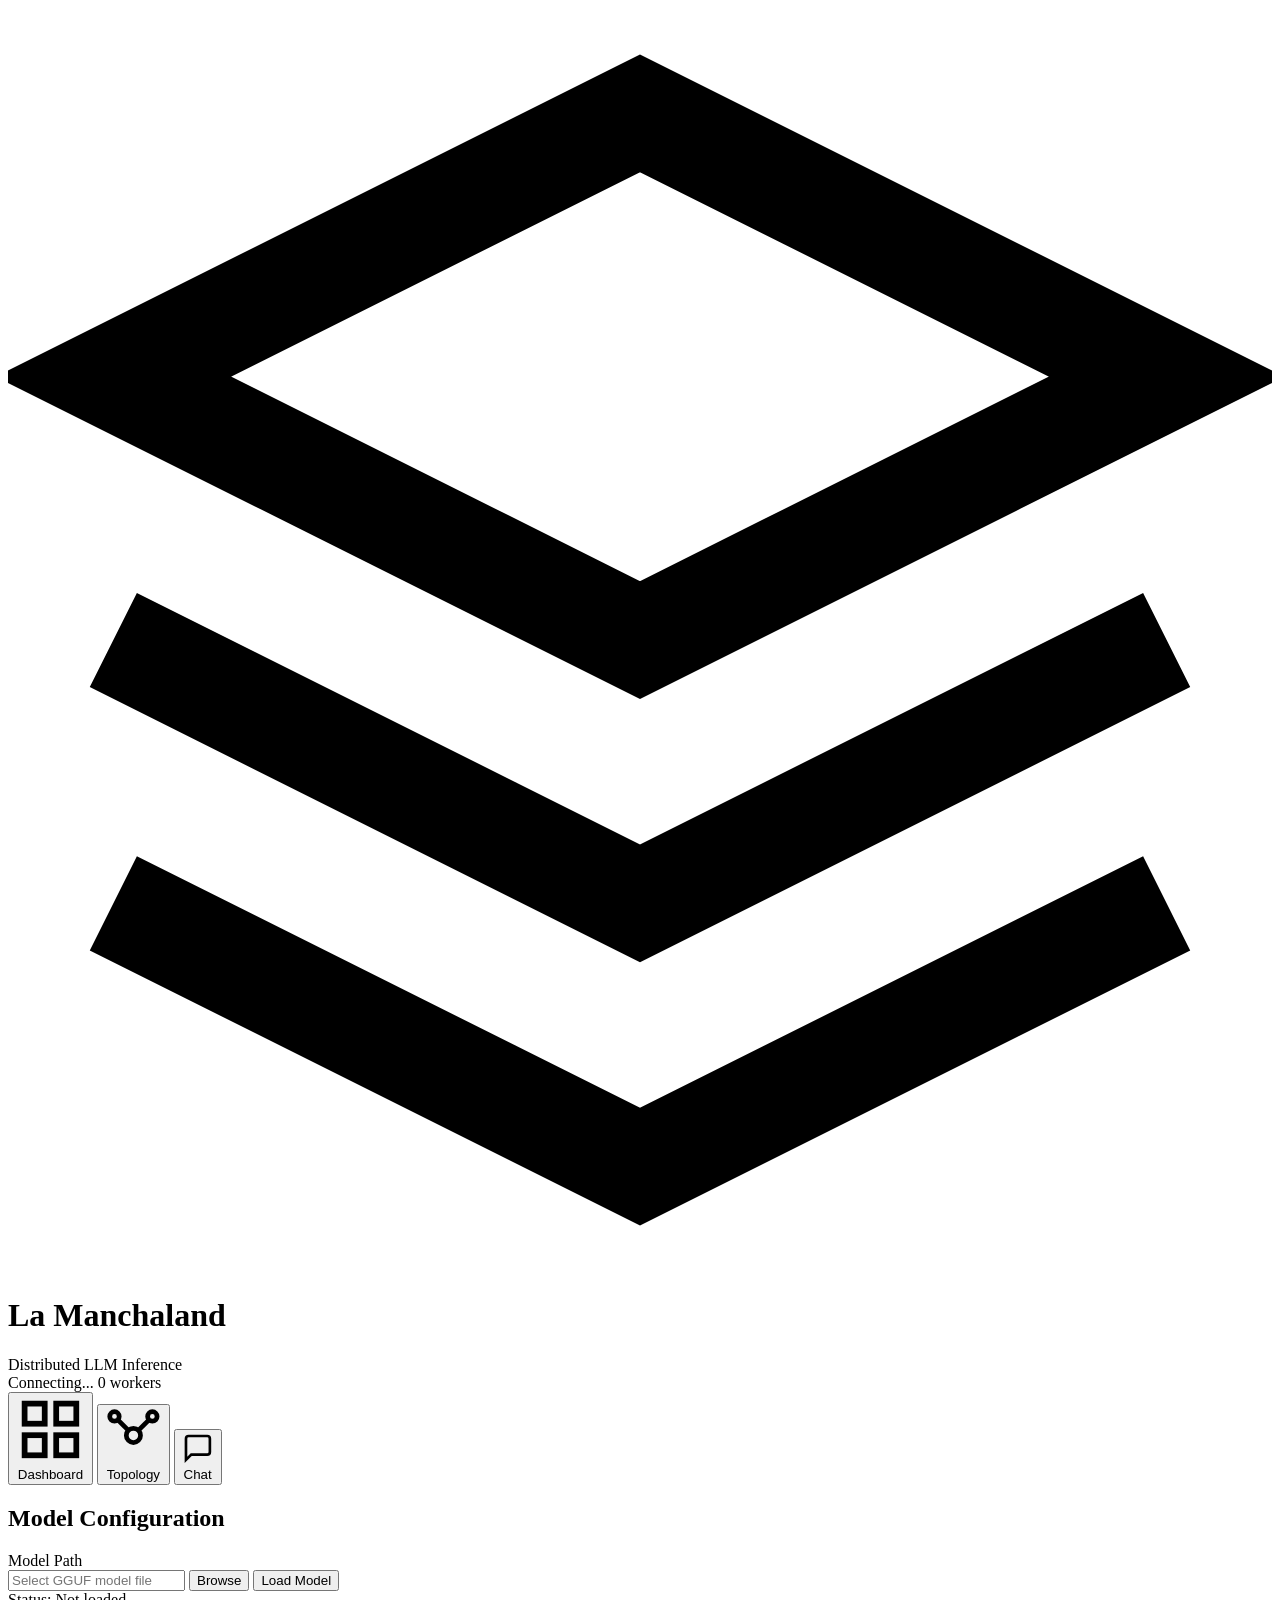
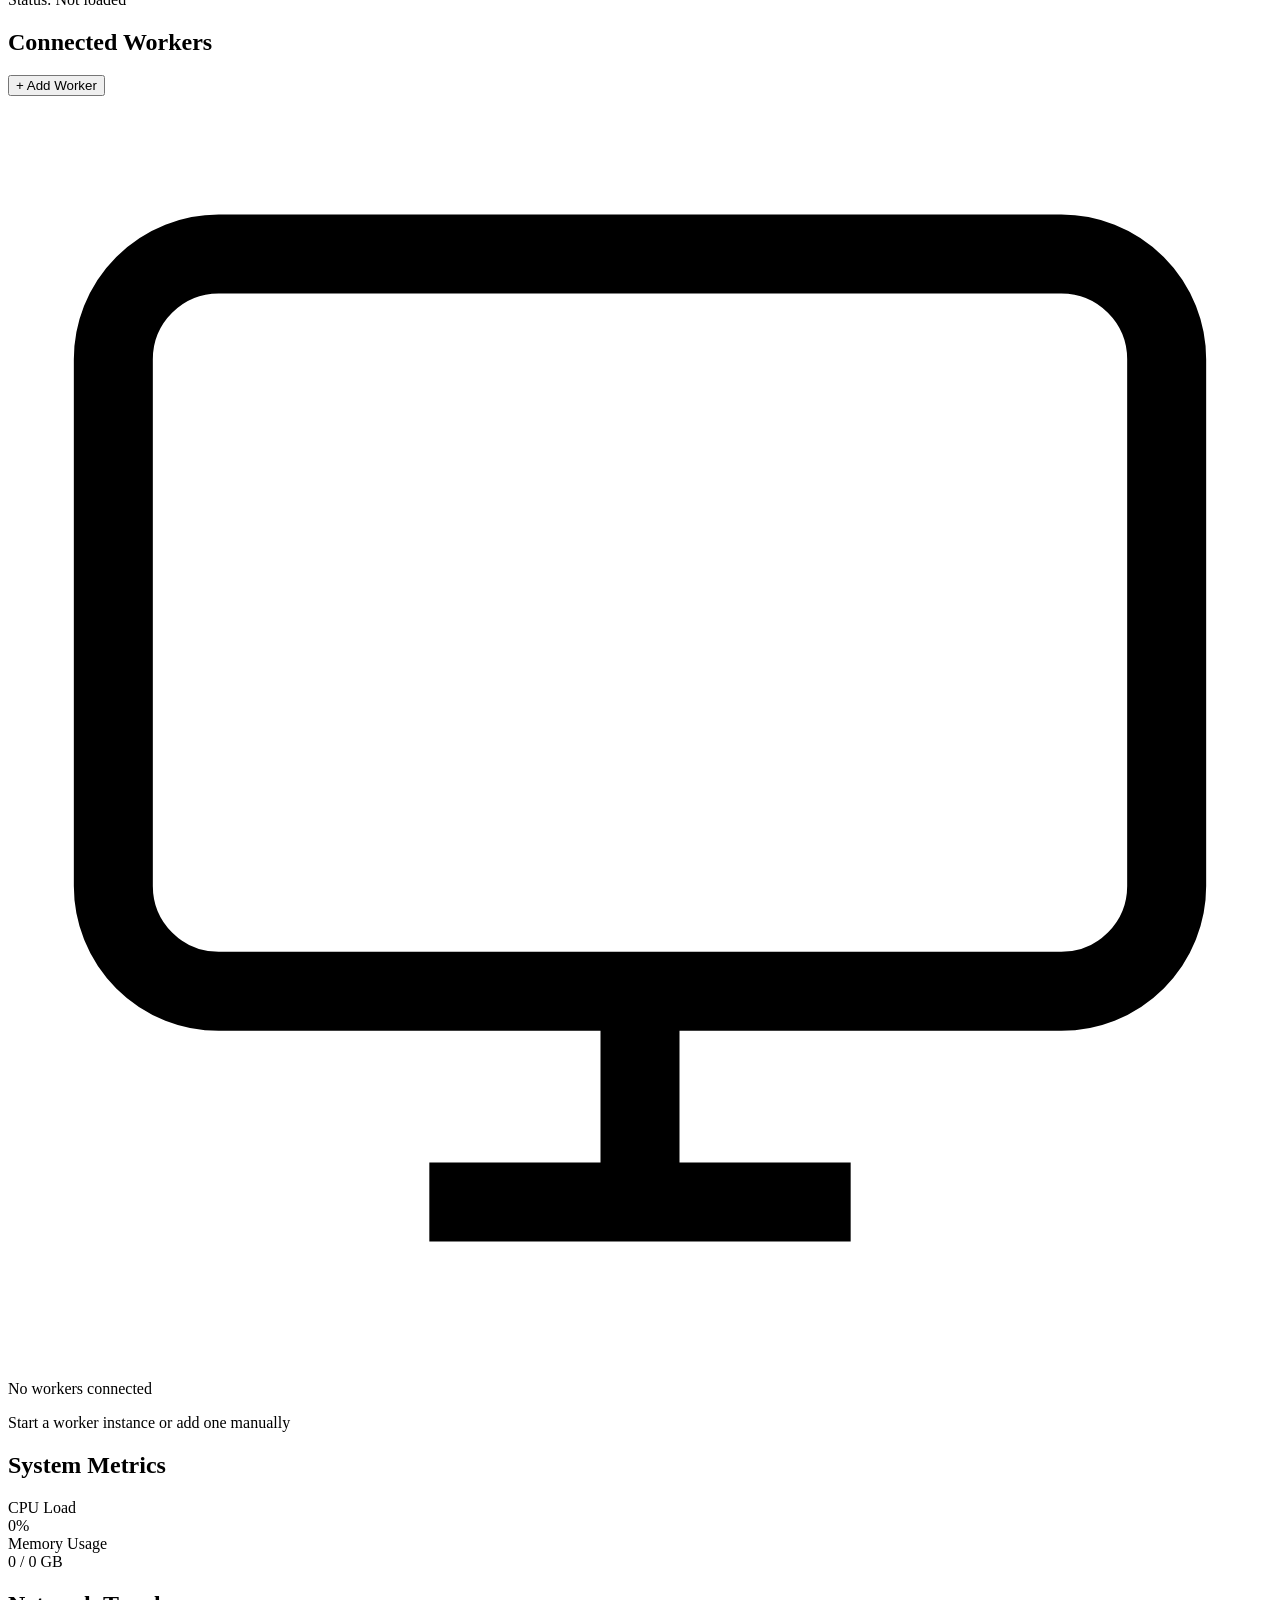
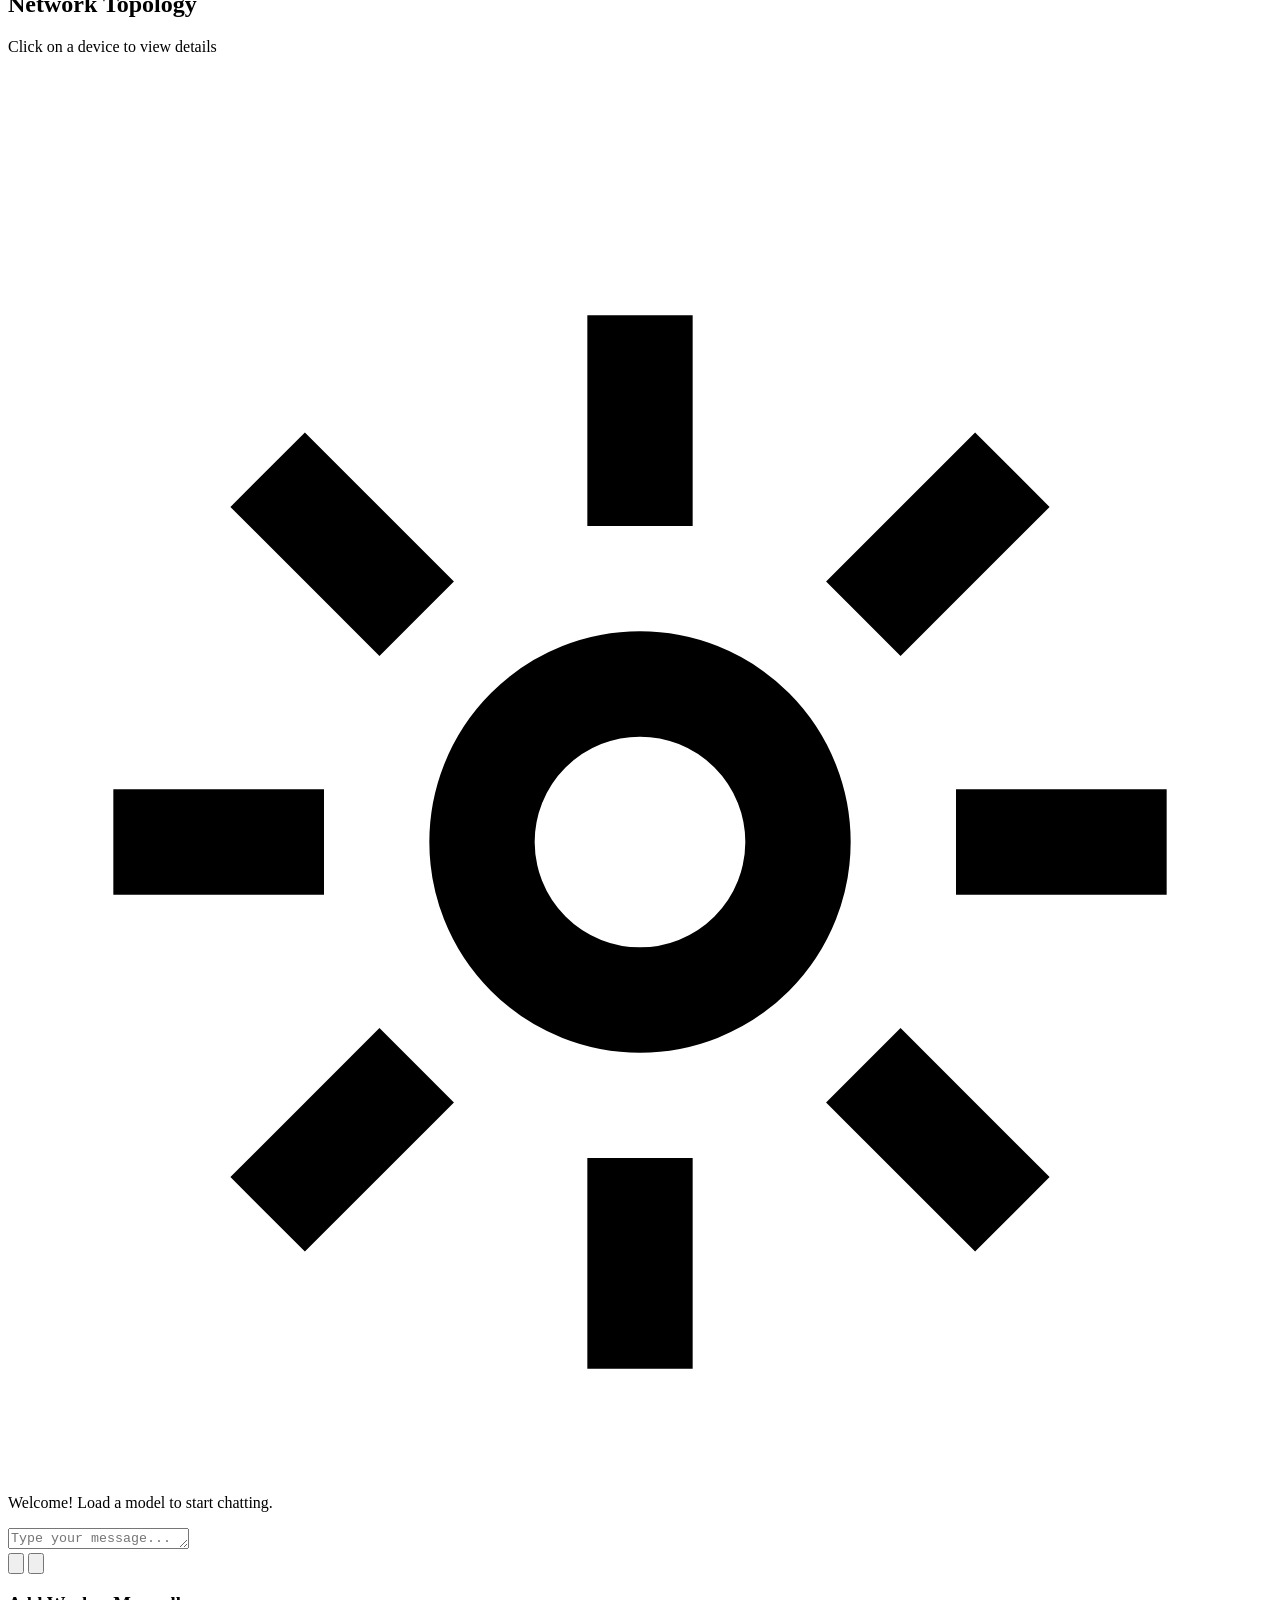
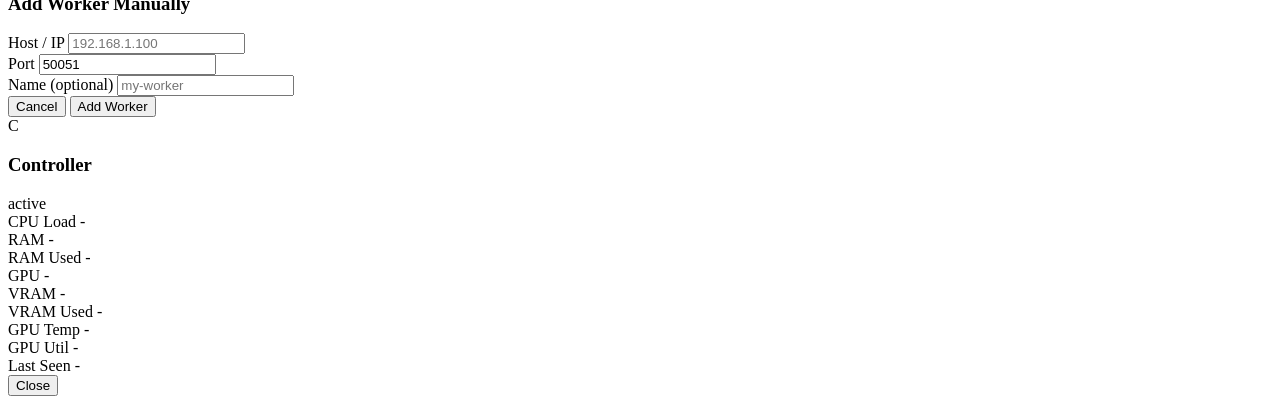
==== webfs/web/ui/index.html @ c3111f47 "feat: add tabs, topology device details, chat with multimodal support" ====
<!DOCTYPE html>
<html lang="en">
<head>
    <meta charset="UTF-8">
    <meta name="viewport" content="width=device-width, initial-scale=1.0">
    <title>La Manchaland - Distributed LLM Inference</title>
    <link rel="stylesheet" href="/css/style.css">
    <link href="https://fonts.googleapis.com/css2?family=Inter:wght@300;400;500;600;700&display=swap" rel="stylesheet">
</head>
<body>
    <div class="app-container">
        <header class="app-header">
            <div class="logo">
                <svg viewBox="0 0 24 24" fill="none" stroke="currentColor" stroke-width="2">
                    <path d="M12 2L2 7l10 5 10-5-10-5z"/>
                    <path d="M2 17l10 5 10-5"/>
                    <path d="M2 12l10 5 10-5"/>
                </svg>
                <h1>La Manchaland</h1>
                <span class="subtitle">Distributed LLM Inference</span>
            </div>
            <div class="header-status">
                <span id="connection-status" class="status-indicator disconnected">Connecting...</span>
                <span id="worker-count" class="worker-count">0 workers</span>
            </div>
        </header>

        <nav class="tab-bar">
            <button class="tab-btn active" data-tab="dashboard">
                <svg viewBox="0 0 24 24" fill="none" stroke="currentColor" stroke-width="2"><rect x="3" y="3" width="7" height="7"/><rect x="14" y="3" width="7" height="7"/><rect x="14" y="14" width="7" height="7"/><rect x="3" y="14" width="7" height="7"/></svg>
                Dashboard
            </button>
            <button class="tab-btn" data-tab="topology">
                <svg viewBox="0 0 24 24" fill="none" stroke="currentColor" stroke-width="2"><circle cx="12" cy="12" r="3"/><circle cx="4" cy="4" r="2"/><circle cx="20" cy="4" r="2"/><line x1="10" y1="10" x2="5" y2="5"/><line x1="14" y1="10" x2="19" y2="5"/></svg>
                Topology
            </button>
            <button class="tab-btn" data-tab="chat">
                <svg viewBox="0 0 24 24" fill="none" stroke="currentColor" stroke-width="2"><path d="M21 15a2 2 0 0 1-2 2H7l-4 4V5a2 2 0 0 1 2-2h14a2 2 0 0 1 2 2z"/></svg>
                Chat
            </button>
        </nav>

        <main class="app-main">
            <section class="tab-content active" id="tab-dashboard">
                <div class="model-section">
                    <h2>Model Configuration</h2>
                    <div class="model-info-card">
                    <div class="model-path">
                        <label>Model Path</label>
                        <div class="input-group">
                            <input type="text" id="model-path" readonly placeholder="Select GGUF model file">
                            <input type="file" id="model-file-input" accept=".gguf" style="display:none">
                            <button id="browse-model-btn" class="btn btn-secondary">Browse</button>
                            <button id="load-model-btn" class="btn btn-primary">Load Model</button>
                        </div>
                    </div>
                    <div class="model-path mmproj-section" id="mmproj-section" style="display:none">
                        <label>MMProj (Multimodal Projector)</label>
                        <div class="input-group">
                            <input type="text" id="mmproj-path" readonly placeholder="Select mmproj file">
                            <input type="file" id="mmproj-file-input" accept=".gguf" style="display:none">
                            <button id="browse-mmproj-btn" class="btn btn-secondary">Browse</button>
                            <span class="mmproj-hint">Required for vision/multimodal models</span>
                        </div>
                    </div>
                        <div class="model-status" id="model-status">
                            <span class="model-label">Status:</span>
                            <span id="model-state">Not loaded</span>
                        </div>
                    </div>
                </div>

                <section class="workers-section">
                    <div class="section-header">
                        <h2>Connected Workers</h2>
                        <button id="add-worker-btn" class="btn btn-secondary">+ Add Worker</button>
                    </div>
                    <div class="workers-grid" id="workers-grid">
                        <div class="empty-state">
                            <svg viewBox="0 0 24 24" fill="none" stroke="currentColor" stroke-width="1.5">
                                <rect x="2" y="3" width="20" height="14" rx="2"/>
                                <path d="M8 21h8M12 17v4"/>
                            </svg>
                            <p>No workers connected</p>
                            <span>Start a worker instance or add one manually</span>
                        </div>
                    </div>
                </section>

                <section class="metrics-section">
                    <h2>System Metrics</h2>
                    <div class="metrics-grid">
                        <div class="metric-card">
                            <span class="metric-label">CPU Load</span>
                            <div class="metric-value" id="cpu-load">0%</div>
                            <div class="metric-bar">
                                <div class="metric-bar-fill" id="cpu-bar" style="width: 0%"></div>
                            </div>
                        </div>
                        <div class="metric-card">
                            <span class="metric-label">Memory Usage</span>
                            <div class="metric-value" id="ram-usage">0 / 0 GB</div>
                            <div class="metric-bar">
                                <div class="metric-bar-fill" id="ram-bar" style="width: 0%"></div>
                            </div>
                        </div>
                        <div class="metric-card gpu-metric" id="gpu-metric-card" style="display: none">
                            <span class="metric-label">VRAM Usage</span>
                            <div class="metric-value" id="vram-usage">0 / 0 GB</div>
                            <div class="metric-bar">
                                <div class="metric-bar-fill" id="vram-bar" style="width: 0%"></div>
                            </div>
                        </div>
                        <div class="metric-card gpu-metric" id="gpu-util-card" style="display: none">
                            <span class="metric-label">GPU Utilization</span>
                            <div class="metric-value" id="gpu-util">0%</div>
                            <div class="metric-bar">
                                <div class="metric-bar-fill" id="gpu-bar" style="width: 0%"></div>
                            </div>
                        </div>
                    </div>
                </section>
            </section>

            <section class="tab-content" id="tab-topology">
                <div class="topology-section">
                    <div class="section-header">
                        <h2>Network Topology</h2>
                        <span class="topology-hint">Click on a device to view details</span>
                    </div>
                    <div class="graph-container">
                        <canvas id="topology-graph"></canvas>
                    </div>
                </div>
            </section>

            <section class="tab-content" id="tab-chat">
                <div class="chat-container">
                    <div class="chat-messages" id="chat-messages">
                        <div class="message system">
                            <div class="message-avatar">
                                <svg viewBox="0 0 24 24" fill="none" stroke="currentColor" stroke-width="2">
                                    <circle cx="12" cy="12" r="3"/>
                                    <path d="M12 2v4M12 18v4M4.93 4.93l2.83 2.83M16.24 16.24l2.83 2.83M2 12h4M18 12h4M4.93 19.07l2.83-2.83M16.24 7.76l2.83-2.83"/>
                                </svg>
                            </div>
                            <div class="message-content">
                                <p>Welcome! Load a model to start chatting.</p>
                            </div>
                        </div>
                    </div>
                    <div class="chat-input-area">
                        <div class="chat-input-row">
                            <div id="image-preview-container" class="image-preview" style="display:none">
                                <img id="image-preview" src="" alt="preview">
                                <button id="remove-image-btn" class="btn-remove-img">×</button>
                            </div>
                            <div class="chat-input-wrapper">
                                <textarea id="chat-input" placeholder="Type your message..." rows="1"></textarea>
                                <div class="chat-input-actions">
                                    <button id="attach-image-btn" class="btn-icon" title="Attach image">
                                        <svg viewBox="0 0 24 24" fill="none" stroke="currentColor" stroke-width="2"><rect x="3" y="3" width="18" height="18" rx="2"/><circle cx="8.5" cy="8.5" r="1.5"/><path d="M21 15l-5-5L5 21"/></svg>
                                    </button>
                                    <button id="chat-send-btn" class="btn btn-primary">
                                        <svg viewBox="0 0 24 24" fill="none" stroke="currentColor" stroke-width="2"><line x1="22" y1="2" x2="11" y2="13"/><polygon points="22 2 15 22 11 13 2 9 22 2"/></svg>
                                    </button>
                                </div>
                            </div>
                        </div>
                        <input type="file" id="chat-image-input" accept="image/*" style="display:none">
                    </div>
                </div>
            </section>
        </main>
    </div>

    <div class="modal" id="add-worker-modal">
        <div class="modal-content">
            <h3>Add Worker Manually</h3>
            <form id="add-worker-form">
                <div class="form-group">
                    <label for="worker-host">Host / IP</label>
                    <input type="text" id="worker-host" required placeholder="192.168.1.100">
                </div>
                <div class="form-group">
                    <label for="worker-port">Port</label>
                    <input type="number" id="worker-port" required placeholder="50051" value="50051">
                </div>
                <div class="form-group">
                    <label for="worker-name">Name (optional)</label>
                    <input type="text" id="worker-name" placeholder="my-worker">
                </div>
                <div class="form-actions">
                    <button type="button" class="btn btn-secondary" id="cancel-add">Cancel</button>
                    <button type="submit" class="btn btn-primary">Add Worker</button>
                </div>
            </form>
        </div>
    </div>

    <div class="modal" id="device-detail-modal">
        <div class="modal-content device-detail">
            <div class="device-header">
                <div class="device-icon" id="device-icon">C</div>
                <div>
                    <h3 id="device-name">Controller</h3>
                    <span class="device-address" id="device-address"></span>
                </div>
                <span class="device-status-badge" id="device-status-badge">active</span>
            </div>
            <div class="device-metrics" id="device-metrics">
                <div class="device-metric-item">
                    <span class="dm-label">CPU Load</span>
                    <span class="dm-value" id="dm-cpu">-</span>
                </div>
                <div class="device-metric-item">
                    <span class="dm-label">RAM</span>
                    <span class="dm-value" id="dm-ram">-</span>
                </div>
                <div class="device-metric-item">
                    <span class="dm-label">RAM Used</span>
                    <span class="dm-value" id="dm-ram-used">-</span>
                </div>
                <div class="device-metric-item">
                    <span class="dm-label">GPU</span>
                    <span class="dm-value" id="dm-gpu">-</span>
                </div>
                <div class="device-metric-item">
                    <span class="dm-label">VRAM</span>
                    <span class="dm-value" id="dm-vram">-</span>
                </div>
                <div class="device-metric-item">
                    <span class="dm-label">VRAM Used</span>
                    <span class="dm-value" id="dm-vram-used">-</span>
                </div>
                <div class="device-metric-item">
                    <span class="dm-label">GPU Temp</span>
                    <span class="dm-value" id="dm-gpu-temp">-</span>
                </div>
                <div class="device-metric-item">
                    <span class="dm-label">GPU Util</span>
                    <span class="dm-value" id="dm-gpu-util">-</span>
                </div>
                <div class="device-metric-item">
                    <span class="dm-label">Last Seen</span>
                    <span class="dm-value" id="dm-last-seen">-</span>
                </div>
            </div>
            <div class="form-actions">
                <button type="button" class="btn btn-secondary" id="close-device-detail">Close</button>
            </div>
        </div>
    </div>

    <script src="/js/topology.js"></script>
    <script src="/js/app.js"></script>
</body>
</html>
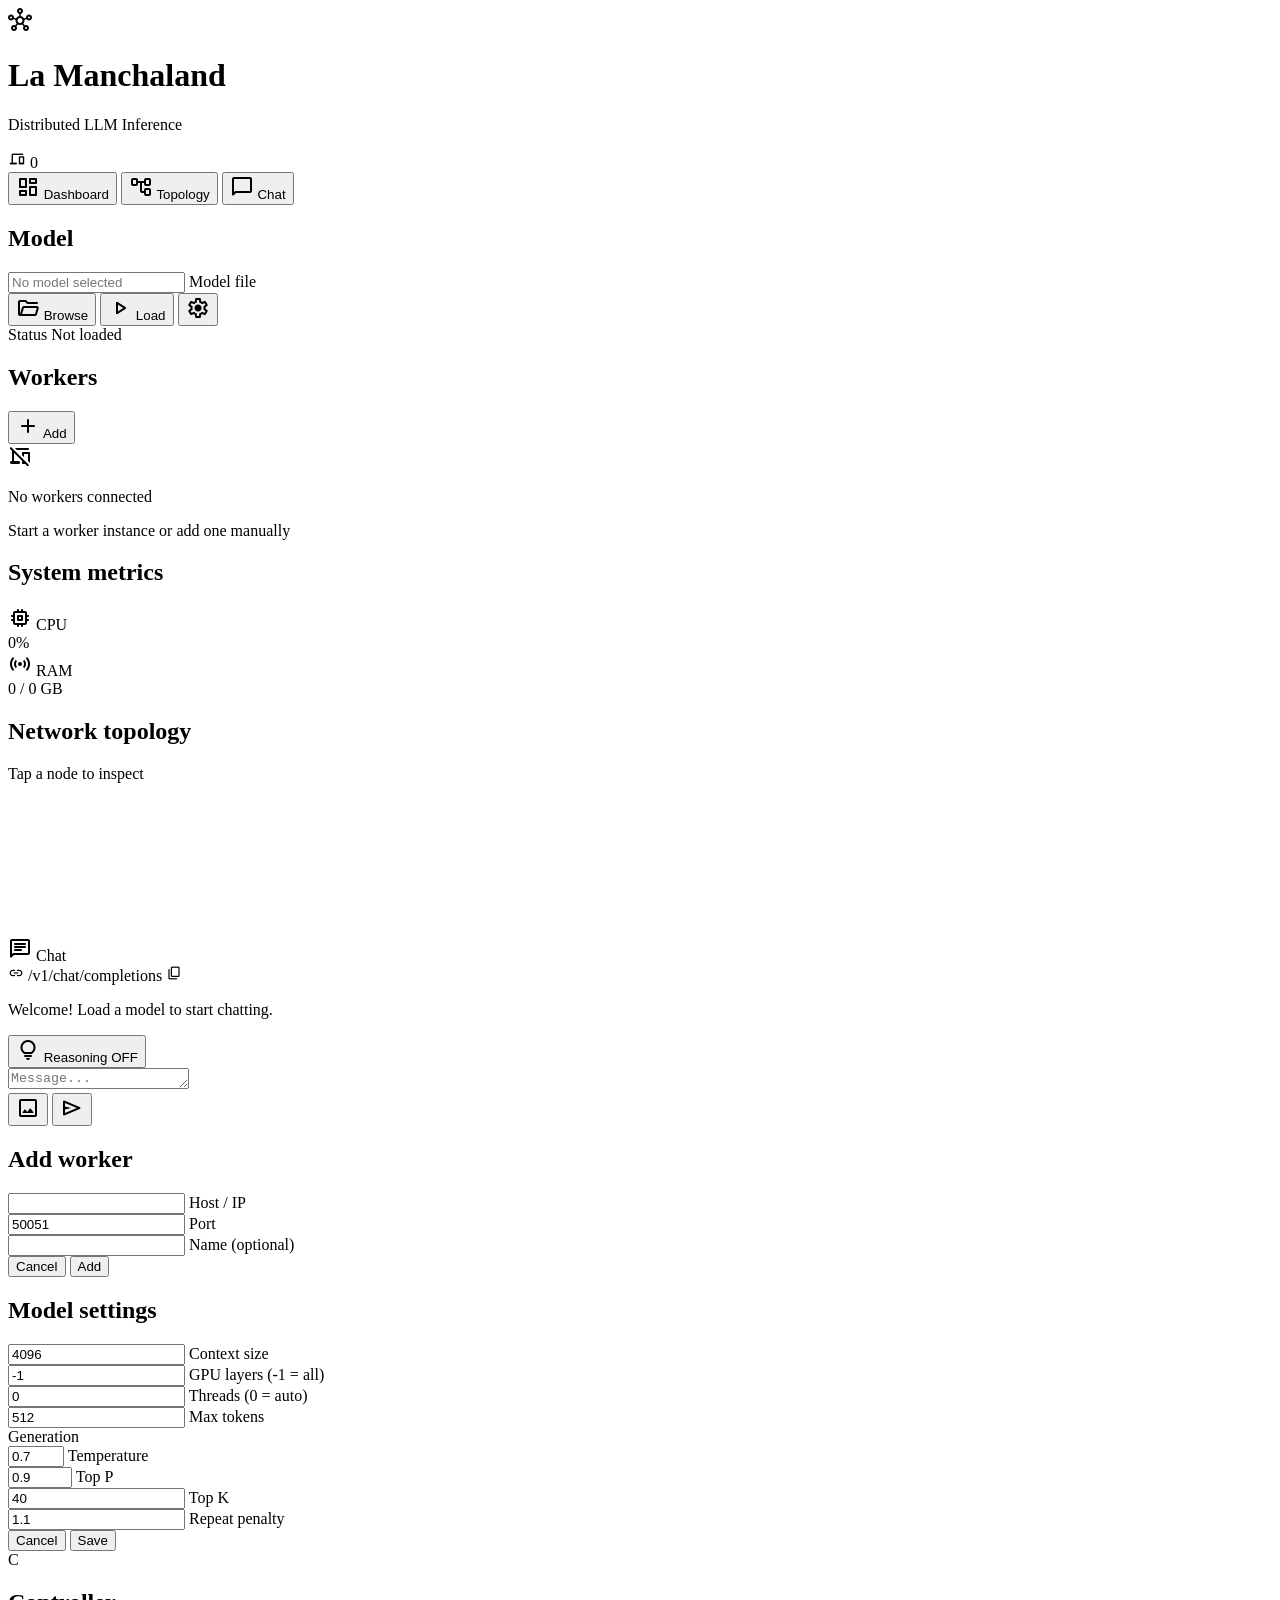
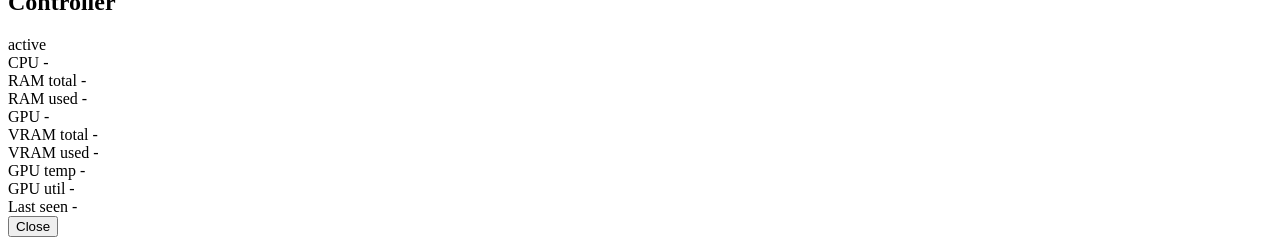
==== commit fd16c848: "feat: add OpenAI-compatible API provider, model settings, and reasoning mode - Add /v1/models, /v1/c" ====
--- a/webfs/web/ui/index.html
+++ b/webfs/web/ui/index.html
@@ -3,166 +3,220 @@
 <head>
     <meta charset="UTF-8">
     <meta name="viewport" content="width=device-width, initial-scale=1.0">
-    <title>La Manchaland - Distributed LLM Inference</title>
+    <title>La Manchaland</title>
     <link rel="stylesheet" href="/css/style.css">
-    <link href="https://fonts.googleapis.com/css2?family=Inter:wght@300;400;500;600;700&display=swap" rel="stylesheet">
+    <link href="https://fonts.googleapis.com/css2?family=Google+Sans:wght@400;500;700&family=Roboto:wght@300;400;500;700&display=swap" rel="stylesheet">
+    <link href="https://fonts.googleapis.com/icon?family=Material+Symbols+Rounded" rel="stylesheet">
 </head>
 <body>
     <div class="app-container">
-        <header class="app-header">
-            <div class="logo">
-                <svg viewBox="0 0 24 24" fill="none" stroke="currentColor" stroke-width="2">
-                    <path d="M12 2L2 7l10 5 10-5-10-5z"/>
-                    <path d="M2 17l10 5 10-5"/>
-                    <path d="M2 12l10 5 10-5"/>
-                </svg>
-                <h1>La Manchaland</h1>
-                <span class="subtitle">Distributed LLM Inference</span>
-            </div>
-            <div class="header-status">
-                <span id="connection-status" class="status-indicator disconnected">Connecting...</span>
-                <span id="worker-count" class="worker-count">0 workers</span>
+        <header class="top-app-bar">
+            <div class="app-bar-left">
+                <div class="app-logo">
+                    <span class="material-symbols-rounded logo-icon">hub</span>
+                </div>
+                <div>
+                    <h1 class="app-title">La Manchaland</h1>
+                    <p class="app-subtitle">Distributed LLM Inference</p>
+                </div>
+            </div>
+            <div class="app-bar-right">
+                <div id="worker-count" class="worker-chip">
+                    <span class="material-symbols-rounded" style="font-size:18px">devices</span>
+                    <span id="worker-count-text">0</span>
+                </div>
+                <div id="connection-status" class="status-dot disconnected" title="Disconnected"></div>
             </div>
         </header>
 
-        <nav class="tab-bar">
-            <button class="tab-btn active" data-tab="dashboard">
-                <svg viewBox="0 0 24 24" fill="none" stroke="currentColor" stroke-width="2"><rect x="3" y="3" width="7" height="7"/><rect x="14" y="3" width="7" height="7"/><rect x="14" y="14" width="7" height="7"/><rect x="3" y="14" width="7" height="7"/></svg>
-                Dashboard
+        <nav class="m3-tabs">
+            <button class="m3-tab active" data-tab="dashboard">
+                <span class="material-symbols-rounded tab-icon">dashboard</span>
+                <span class="tab-label">Dashboard</span>
             </button>
-            <button class="tab-btn" data-tab="topology">
-                <svg viewBox="0 0 24 24" fill="none" stroke="currentColor" stroke-width="2"><circle cx="12" cy="12" r="3"/><circle cx="4" cy="4" r="2"/><circle cx="20" cy="4" r="2"/><line x1="10" y1="10" x2="5" y2="5"/><line x1="14" y1="10" x2="19" y2="5"/></svg>
-                Topology
+            <button class="m3-tab" data-tab="topology">
+                <span class="material-symbols-rounded tab-icon">account_tree</span>
+                <span class="tab-label">Topology</span>
             </button>
-            <button class="tab-btn" data-tab="chat">
-                <svg viewBox="0 0 24 24" fill="none" stroke="currentColor" stroke-width="2"><path d="M21 15a2 2 0 0 1-2 2H7l-4 4V5a2 2 0 0 1 2-2h14a2 2 0 0 1 2 2z"/></svg>
-                Chat
+            <button class="m3-tab" data-tab="chat">
+                <span class="material-symbols-rounded tab-icon">chat_bubble</span>
+                <span class="tab-label">Chat</span>
             </button>
         </nav>
 
         <main class="app-main">
             <section class="tab-content active" id="tab-dashboard">
-                <div class="model-section">
-                    <h2>Model Configuration</h2>
-                    <div class="model-info-card">
-                    <div class="model-path">
-                        <label>Model Path</label>
-                        <div class="input-group">
-                            <input type="text" id="model-path" readonly placeholder="Select GGUF model file">
+                <div class="section-header-row">
+                    <h2 class="section-title">Model</h2>
+                </div>
+
+                <div class="m3-card model-card">
+                    <div class="model-field">
+                        <div class="m3-text-field">
+                            <input type="text" id="model-path" readonly placeholder="No model selected">
                             <input type="file" id="model-file-input" accept=".gguf" style="display:none">
-                            <button id="browse-model-btn" class="btn btn-secondary">Browse</button>
-                            <button id="load-model-btn" class="btn btn-primary">Load Model</button>
-                        </div>
-                    </div>
-                    <div class="model-path mmproj-section" id="mmproj-section" style="display:none">
-                        <label>MMProj (Multimodal Projector)</label>
-                        <div class="input-group">
-                            <input type="text" id="mmproj-path" readonly placeholder="Select mmproj file">
+                            <label>Model file</label>
+                        </div>
+                        <div class="model-actions">
+                            <button id="browse-model-btn" class="m3-btn-outlined">
+                                <span class="material-symbols-rounded">folder_open</span>
+                                Browse
+                            </button>
+                            <button id="load-model-btn" class="m3-btn-filled">
+                                <span class="material-symbols-rounded">play_arrow</span>
+                                Load
+                            </button>
+                            <button id="unload-model-btn" class="m3-btn-outlined" style="display:none">
+                                <span class="material-symbols-rounded">stop</span>
+                                Unload
+                            </button>
+                            <button id="model-settings-btn" class="m3-btn-icon" title="Model settings">
+                                <span class="material-symbols-rounded">settings</span>
+                            </button>
+                        </div>
+                    </div>
+
+                    <div class="model-field mmproj-field" id="mmproj-section" style="display:none">
+                        <div class="m3-text-field">
+                            <input type="text" id="mmproj-path" readonly placeholder="No mmproj selected">
                             <input type="file" id="mmproj-file-input" accept=".gguf" style="display:none">
-                            <button id="browse-mmproj-btn" class="btn btn-secondary">Browse</button>
-                            <span class="mmproj-hint">Required for vision/multimodal models</span>
-                        </div>
-                    </div>
-                        <div class="model-status" id="model-status">
-                            <span class="model-label">Status:</span>
-                            <span id="model-state">Not loaded</span>
-                        </div>
-                    </div>
-                </div>
-
-                <section class="workers-section">
-                    <div class="section-header">
-                        <h2>Connected Workers</h2>
-                        <button id="add-worker-btn" class="btn btn-secondary">+ Add Worker</button>
-                    </div>
-                    <div class="workers-grid" id="workers-grid">
-                        <div class="empty-state">
-                            <svg viewBox="0 0 24 24" fill="none" stroke="currentColor" stroke-width="1.5">
-                                <rect x="2" y="3" width="20" height="14" rx="2"/>
-                                <path d="M8 21h8M12 17v4"/>
-                            </svg>
-                            <p>No workers connected</p>
-                            <span>Start a worker instance or add one manually</span>
-                        </div>
-                    </div>
-                </section>
-
-                <section class="metrics-section">
-                    <h2>System Metrics</h2>
-                    <div class="metrics-grid">
-                        <div class="metric-card">
-                            <span class="metric-label">CPU Load</span>
-                            <div class="metric-value" id="cpu-load">0%</div>
-                            <div class="metric-bar">
-                                <div class="metric-bar-fill" id="cpu-bar" style="width: 0%"></div>
+                            <label>MMProj (multimodal)</label>
+                        </div>
+                        <div class="model-actions">
+                            <button id="browse-mmproj-btn" class="m3-btn-outlined">
+                                <span class="material-symbols-rounded">folder_open</span>
+                                Browse
+                            </button>
+                        </div>
+                    </div>
+
+                    <div class="model-status-bar">
+                        <span class="status-label">Status</span>
+                        <span id="model-state" class="model-state-text">Not loaded</span>
+                    </div>
+                </div>
+
+                <div class="section-header-row">
+                    <h2 class="section-title">Workers</h2>
+                    <button id="add-worker-btn" class="m3-btn-tonal">
+                        <span class="material-symbols-rounded">add</span>
+                        Add
+                    </button>
+                </div>
+
+                <div class="workers-grid" id="workers-grid">
+                    <div class="empty-state">
+                        <span class="material-symbols-rounded empty-icon">devices_off</span>
+                        <p class="empty-title">No workers connected</p>
+                        <span class="empty-desc">Start a worker instance or add one manually</span>
+                    </div>
+                </div>
+
+                <div class="section-header-row">
+                    <h2 class="section-title">System metrics</h2>
+                </div>
+
+                <div class="metrics-grid">
+                    <div class="m3-card metric-card">
+                        <div class="metric-header">
+                            <span class="material-symbols-rounded metric-icon">memory</span>
+                            <span class="metric-label">CPU</span>
+                        </div>
+                        <div class="metric-value" id="cpu-load">0%</div>
+                        <div class="m3-linear-progress">
+                            <div class="m3-linear-progress-bar" id="cpu-bar" style="width:0%"></div>
+                        </div>
+                    </div>
+                    <div class="m3-card metric-card">
+                        <div class="metric-header">
+                            <span class="material-symbols-rounded metric-icon">sensors</span>
+                            <span class="metric-label">RAM</span>
+                        </div>
+                        <div class="metric-value" id="ram-usage">0 / 0 GB</div>
+                        <div class="m3-linear-progress">
+                            <div class="m3-linear-progress-bar" id="ram-bar" style="width:0%"></div>
+                        </div>
+                    </div>
+                    <div class="m3-card metric-card gpu-card" id="gpu-metric-card" style="display:none">
+                        <div class="metric-header">
+                            <span class="material-symbols-rounded metric-icon">videocam</span>
+                            <span class="metric-label">VRAM</span>
+                        </div>
+                        <div class="metric-value" id="vram-usage">0 / 0 GB</div>
+                        <div class="m3-linear-progress">
+                            <div class="m3-linear-progress-bar" id="vram-bar" style="width:0%"></div>
+                        </div>
+                    </div>
+                    <div class="m3-card metric-card gpu-card" id="gpu-util-card" style="display:none">
+                        <div class="metric-header">
+                            <span class="material-symbols-rounded metric-icon">speed</span>
+                            <span class="metric-label">GPU</span>
+                        </div>
+                        <div class="metric-value" id="gpu-util">0%</div>
+                        <div class="m3-linear-progress">
+                            <div class="m3-linear-progress-bar" id="gpu-bar" style="width:0%"></div>
+                        </div>
+                    </div>
+                </div>
+            </section>
+
+            <section class="tab-content" id="tab-topology">
+                <div class="section-header-row">
+                    <h2 class="section-title">Network topology</h2>
+                    <span class="hint-text">Tap a node to inspect</span>
+                </div>
+                <div class="graph-container m3-card">
+                    <canvas id="topology-graph"></canvas>
+                </div>
+            </section>
+
+            <section class="tab-content" id="tab-chat">
+                <div class="chat-container m3-card chat-card">
+                    <div class="chat-header">
+                        <div class="chat-header-left">
+                            <span class="material-symbols-rounded chat-header-icon">chat</span>
+                            <span class="chat-header-title">Chat</span>
+                        </div>
+                        <div class="chat-header-right">
+                            <div class="chat-api-link" id="chat-api-link" title="Copy OpenAI-compatible API URL" onclick="App.copyApiUrl()">
+                                <span class="material-symbols-rounded" style="font-size:16px">link</span>
+                                <span id="chat-api-url">/v1/chat/completions</span>
+                                <span class="material-symbols-rounded" id="chat-api-copy-icon" style="font-size:16px">content_copy</span>
                             </div>
                         </div>
-                        <div class="metric-card">
-                            <span class="metric-label">Memory Usage</span>
-                            <div class="metric-value" id="ram-usage">0 / 0 GB</div>
-                            <div class="metric-bar">
-                                <div class="metric-bar-fill" id="ram-bar" style="width: 0%"></div>
-                            </div>
-                        </div>
-                        <div class="metric-card gpu-metric" id="gpu-metric-card" style="display: none">
-                            <span class="metric-label">VRAM Usage</span>
-                            <div class="metric-value" id="vram-usage">0 / 0 GB</div>
-                            <div class="metric-bar">
-                                <div class="metric-bar-fill" id="vram-bar" style="width: 0%"></div>
-                            </div>
-                        </div>
-                        <div class="metric-card gpu-metric" id="gpu-util-card" style="display: none">
-                            <span class="metric-label">GPU Utilization</span>
-                            <div class="metric-value" id="gpu-util">0%</div>
-                            <div class="metric-bar">
-                                <div class="metric-bar-fill" id="gpu-bar" style="width: 0%"></div>
-                            </div>
-                        </div>
-                    </div>
-                </section>
-            </section>
-
-            <section class="tab-content" id="tab-topology">
-                <div class="topology-section">
-                    <div class="section-header">
-                        <h2>Network Topology</h2>
-                        <span class="topology-hint">Click on a device to view details</span>
-                    </div>
-                    <div class="graph-container">
-                        <canvas id="topology-graph"></canvas>
-                    </div>
-                </div>
-            </section>
-
-            <section class="tab-content" id="tab-chat">
-                <div class="chat-container">
+                    </div>
                     <div class="chat-messages" id="chat-messages">
                         <div class="message system">
-                            <div class="message-avatar">
-                                <svg viewBox="0 0 24 24" fill="none" stroke="currentColor" stroke-width="2">
-                                    <circle cx="12" cy="12" r="3"/>
-                                    <path d="M12 2v4M12 18v4M4.93 4.93l2.83 2.83M16.24 16.24l2.83 2.83M2 12h4M18 12h4M4.93 19.07l2.83-2.83M16.24 7.76l2.83-2.83"/>
-                                </svg>
-                            </div>
                             <div class="message-content">
                                 <p>Welcome! Load a model to start chatting.</p>
                             </div>
                         </div>
                     </div>
                     <div class="chat-input-area">
+                        <div class="chat-input-controls">
+                            <button id="reasoning-toggle" class="reasoning-toggle" title="Toggle reasoning mode">
+                                <span class="material-symbols-rounded" id="reasoning-icon">lightbulb</span>
+                                <span class="reasoning-label">Reasoning</span>
+                                <span class="reasoning-status" id="reasoning-status">OFF</span>
+                            </button>
+                        </div>
+                        <div id="image-preview-container" class="image-preview" style="display:none">
+                            <img id="image-preview" src="" alt="preview">
+                            <button id="remove-image-btn" class="btn-remove-img">
+                                <span class="material-symbols-rounded">close</span>
+                            </button>
+                        </div>
                         <div class="chat-input-row">
-                            <div id="image-preview-container" class="image-preview" style="display:none">
-                                <img id="image-preview" src="" alt="preview">
-                                <button id="remove-image-btn" class="btn-remove-img">×</button>
-                            </div>
                             <div class="chat-input-wrapper">
-                                <textarea id="chat-input" placeholder="Type your message..." rows="1"></textarea>
-                                <div class="chat-input-actions">
-                                    <button id="attach-image-btn" class="btn-icon" title="Attach image">
-                                        <svg viewBox="0 0 24 24" fill="none" stroke="currentColor" stroke-width="2"><rect x="3" y="3" width="18" height="18" rx="2"/><circle cx="8.5" cy="8.5" r="1.5"/><path d="M21 15l-5-5L5 21"/></svg>
+                                <div class="m3-text-field chat-text-field">
+                                    <textarea id="chat-input" placeholder="Message..." rows="1"></textarea>
+                                </div>
+                                <div class="chat-actions">
+                                    <button id="attach-image-btn" class="m3-btn-icon" title="Attach image">
+                                        <span class="material-symbols-rounded">image</span>
                                     </button>
-                                    <button id="chat-send-btn" class="btn btn-primary">
-                                        <svg viewBox="0 0 24 24" fill="none" stroke="currentColor" stroke-width="2"><line x1="22" y1="2" x2="11" y2="13"/><polygon points="22 2 15 22 11 13 2 9 22 2"/></svg>
+                                    <button id="chat-send-btn" class="m3-btn-filled send-btn">
+                                        <span class="material-symbols-rounded">send</span>
                                     </button>
                                 </div>
                             </div>
@@ -174,51 +228,115 @@
         </main>
     </div>
 
-    <div class="modal" id="add-worker-modal">
-        <div class="modal-content">
-            <h3>Add Worker Manually</h3>
+    <div class="m3-dialog-backdrop" id="add-worker-modal">
+        <div class="m3-dialog">
+            <h2 class="dialog-title">Add worker</h2>
             <form id="add-worker-form">
-                <div class="form-group">
-                    <label for="worker-host">Host / IP</label>
-                    <input type="text" id="worker-host" required placeholder="192.168.1.100">
-                </div>
-                <div class="form-group">
-                    <label for="worker-port">Port</label>
-                    <input type="number" id="worker-port" required placeholder="50051" value="50051">
-                </div>
-                <div class="form-group">
-                    <label for="worker-name">Name (optional)</label>
-                    <input type="text" id="worker-name" placeholder="my-worker">
-                </div>
-                <div class="form-actions">
-                    <button type="button" class="btn btn-secondary" id="cancel-add">Cancel</button>
-                    <button type="submit" class="btn btn-primary">Add Worker</button>
+                <div class="m3-text-field">
+                    <input type="text" id="worker-host" required placeholder=" ">
+                    <label>Host / IP</label>
+                </div>
+                <div class="m3-text-field">
+                    <input type="number" id="worker-port" required placeholder=" " value="50051">
+                    <label>Port</label>
+                </div>
+                <div class="m3-text-field">
+                    <input type="text" id="worker-name" placeholder=" ">
+                    <label>Name <span class="optional">(optional)</span></label>
+                </div>
+                <div class="dialog-actions">
+                    <button type="button" class="m3-btn-text" id="cancel-add">Cancel</button>
+                    <button type="submit" class="m3-btn-text primary">Add</button>
                 </div>
             </form>
         </div>
     </div>
 
-    <div class="modal" id="device-detail-modal">
-        <div class="modal-content device-detail">
-            <div class="device-header">
-                <div class="device-icon" id="device-icon">C</div>
+    <div class="m3-dialog-backdrop" id="model-settings-modal">
+        <div class="m3-dialog settings-dialog">
+            <h2 class="dialog-title">Model settings</h2>
+            <div class="settings-grid">
+                <div class="setting-item">
+                    <div class="m3-text-field">
+                        <input type="number" id="setting-ctx-size" placeholder=" " value="4096">
+                        <label>Context size</label>
+                    </div>
+                </div>
+                <div class="setting-item">
+                    <div class="m3-text-field">
+                        <input type="number" id="setting-n-gpu-layers" placeholder=" " value="-1">
+                        <label>GPU layers (-1 = all)</label>
+                    </div>
+                </div>
+                <div class="setting-item">
+                    <div class="m3-text-field">
+                        <input type="number" id="setting-threads" placeholder=" " value="0">
+                        <label>Threads (0 = auto)</label>
+                    </div>
+                </div>
+                <div class="setting-item">
+                    <div class="m3-text-field">
+                        <input type="number" id="setting-n-predict" placeholder=" " value="512">
+                        <label>Max tokens</label>
+                    </div>
+                </div>
+            </div>
+            <div class="settings-divider"></div>
+            <div class="settings-section-title">Generation</div>
+            <div class="settings-grid">
+                <div class="setting-item">
+                    <div class="m3-text-field">
+                        <input type="number" id="setting-temp" placeholder=" " value="0.7" step="0.1" min="0" max="2">
+                        <label>Temperature</label>
+                    </div>
+                </div>
+                <div class="setting-item">
+                    <div class="m3-text-field">
+                        <input type="number" id="setting-top-p" placeholder=" " value="0.9" step="0.05" min="0" max="1">
+                        <label>Top P</label>
+                    </div>
+                </div>
+                <div class="setting-item">
+                    <div class="m3-text-field">
+                        <input type="number" id="setting-top-k" placeholder=" " value="40">
+                        <label>Top K</label>
+                    </div>
+                </div>
+                <div class="setting-item">
+                    <div class="m3-text-field">
+                        <input type="number" id="setting-repeat-penalty" placeholder=" " value="1.1" step="0.1" min="1">
+                        <label>Repeat penalty</label>
+                    </div>
+                </div>
+            </div>
+            <div class="dialog-actions">
+                <button type="button" class="m3-btn-text" id="cancel-settings">Cancel</button>
+                <button type="button" class="m3-btn-text primary" id="save-settings">Save</button>
+            </div>
+        </div>
+    </div>
+
+    <div class="m3-dialog-backdrop" id="device-detail-modal">
+        <div class="m3-dialog device-dialog">
+            <div class="device-dialog-header">
+                <div class="device-icon-large" id="device-icon">C</div>
                 <div>
-                    <h3 id="device-name">Controller</h3>
-                    <span class="device-address" id="device-address"></span>
-                </div>
-                <span class="device-status-badge" id="device-status-badge">active</span>
-            </div>
-            <div class="device-metrics" id="device-metrics">
-                <div class="device-metric-item">
-                    <span class="dm-label">CPU Load</span>
+                    <h2 class="dialog-title" id="device-name">Controller</h2>
+                    <span class="device-address-text" id="device-address"></span>
+                </div>
+                <span class="device-status-badge m3-chip" id="device-status-badge">active</span>
+            </div>
+            <div class="device-metrics-grid" id="device-metrics">
+                <div class="device-metric-item">
+                    <span class="dm-label">CPU</span>
                     <span class="dm-value" id="dm-cpu">-</span>
                 </div>
                 <div class="device-metric-item">
-                    <span class="dm-label">RAM</span>
+                    <span class="dm-label">RAM total</span>
                     <span class="dm-value" id="dm-ram">-</span>
                 </div>
                 <div class="device-metric-item">
-                    <span class="dm-label">RAM Used</span>
+                    <span class="dm-label">RAM used</span>
                     <span class="dm-value" id="dm-ram-used">-</span>
                 </div>
                 <div class="device-metric-item">
@@ -226,28 +344,28 @@
                     <span class="dm-value" id="dm-gpu">-</span>
                 </div>
                 <div class="device-metric-item">
-                    <span class="dm-label">VRAM</span>
+                    <span class="dm-label">VRAM total</span>
                     <span class="dm-value" id="dm-vram">-</span>
                 </div>
                 <div class="device-metric-item">
-                    <span class="dm-label">VRAM Used</span>
+                    <span class="dm-label">VRAM used</span>
                     <span class="dm-value" id="dm-vram-used">-</span>
                 </div>
                 <div class="device-metric-item">
-                    <span class="dm-label">GPU Temp</span>
+                    <span class="dm-label">GPU temp</span>
                     <span class="dm-value" id="dm-gpu-temp">-</span>
                 </div>
                 <div class="device-metric-item">
-                    <span class="dm-label">GPU Util</span>
+                    <span class="dm-label">GPU util</span>
                     <span class="dm-value" id="dm-gpu-util">-</span>
                 </div>
-                <div class="device-metric-item">
-                    <span class="dm-label">Last Seen</span>
+                <div class="device-metric-item full-width">
+                    <span class="dm-label">Last seen</span>
                     <span class="dm-value" id="dm-last-seen">-</span>
                 </div>
             </div>
-            <div class="form-actions">
-                <button type="button" class="btn btn-secondary" id="close-device-detail">Close</button>
+            <div class="dialog-actions">
+                <button type="button" class="m3-btn-text primary" id="close-device-detail">Close</button>
             </div>
         </div>
     </div>
